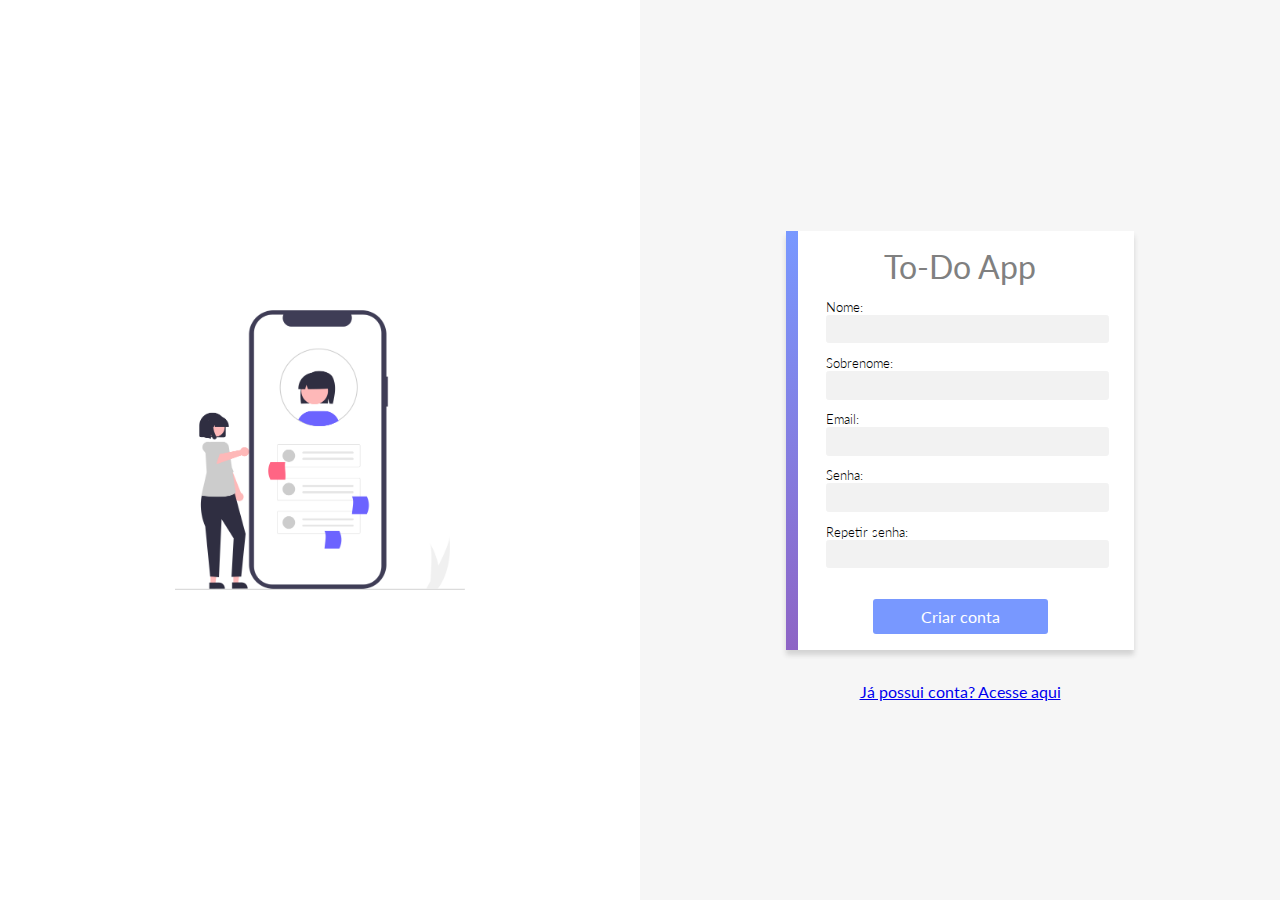
==== signup.html @ caed636b "update" ====
<!DOCTYPE html>
<html lang="pt-BR">

<head>
  <meta charset="UTF-8">
  <meta http-equiv="X-UA-Compatible" content="IE=edge">
  <meta name="viewport" content="width=device-width, initial-scale=1.0">
  <title>To-Do App</title>

  <!-- ---------------- estilos compartilhados entre login e signup ---------------- -->
  <link rel="stylesheet" href="styles/acesso.css">

  <!-- ---------------------- lógica aplicada no registro -------------------- -->
  <script src="/scripts/utils.js"></script>
  <script src="/scripts/signup.js"></script>

</head>

<body>

  <div class="left">
    <img src="./assets/pessoa-signup.png" alt="">
  </div>
  <div class="right">
    <form>
      <div class="form-header">
        <p>To-Do App</p>
      </div>

      <label>
        Nome:
        <input type="text">
      </label>
      <label>
        Sobrenome:
        <input type="text">
      </label>
      <label>
        Email:
        <input type="email">
      </label>
      <label>
        Senha:
        <input type="password">
      </label>
      <label>
        Repetir senha:
        <input type="password">
      </label>

      <button>Criar conta</button>

    </form>
    <div class="ingressar">
      <a href="index.html">Já possui conta? Acesse aqui</a>
    </div>
  </div>

</body>

</html>
---- styles/acesso.css ----
@import url('./common.css');

body{
  display: flex;
}

h1 {
  color: rgb(116, 116, 116);
  font-weight: 300;
  margin: .5em 0;
}

form {
  position: relative;
  max-width: 26em;
  background-color: white;
  display: flex;
  align-items: center;
  flex-direction: column;
  margin: 2em auto;
  box-shadow: 0 5px 5px lightgrey;
  padding: 1em 2.5em;
  box-sizing: border-box;
}

form:after {
  position: absolute;
  content: '';
  width: .7em;
  height: 100%;
  top: 0;
  left: 0;
  background: linear-gradient(var(--primary), var(--secondary));
}


input {
  width: 100%;
  padding: .4em .5em;
  background-color: var(--app-grey);
  border: 1px solid var(--app-grey);
  border-radius: .2em;
}

input:focus {
  outline: none;
  border: 1px solid lightgrey;
}

label {
  width: 100%;
  font-weight: 300;
  margin-bottom: -.1em;
  margin-top: 1em;
  font-size: .8em;
}

button {
  padding: .5em 3em;
  background-color: var(--primary);
  color: white;
  margin-top: 2em;
  font-weight: 400;
  font-size: 1em;
}

.form-header {
  color: grey;
  font-size: 2em;
}
.ingressar{
  text-align: center;
}
.left{
  width: 50%;  
  background-color: white;
  text-align: center;
  display: flex;
  align-items: center;
  justify-content: center;
}
.left img{
  width:60%;
}
.right{
  width: 50%;
  display: flex;
  flex-direction: column;
  align-items: center;
  justify-content: center;
}
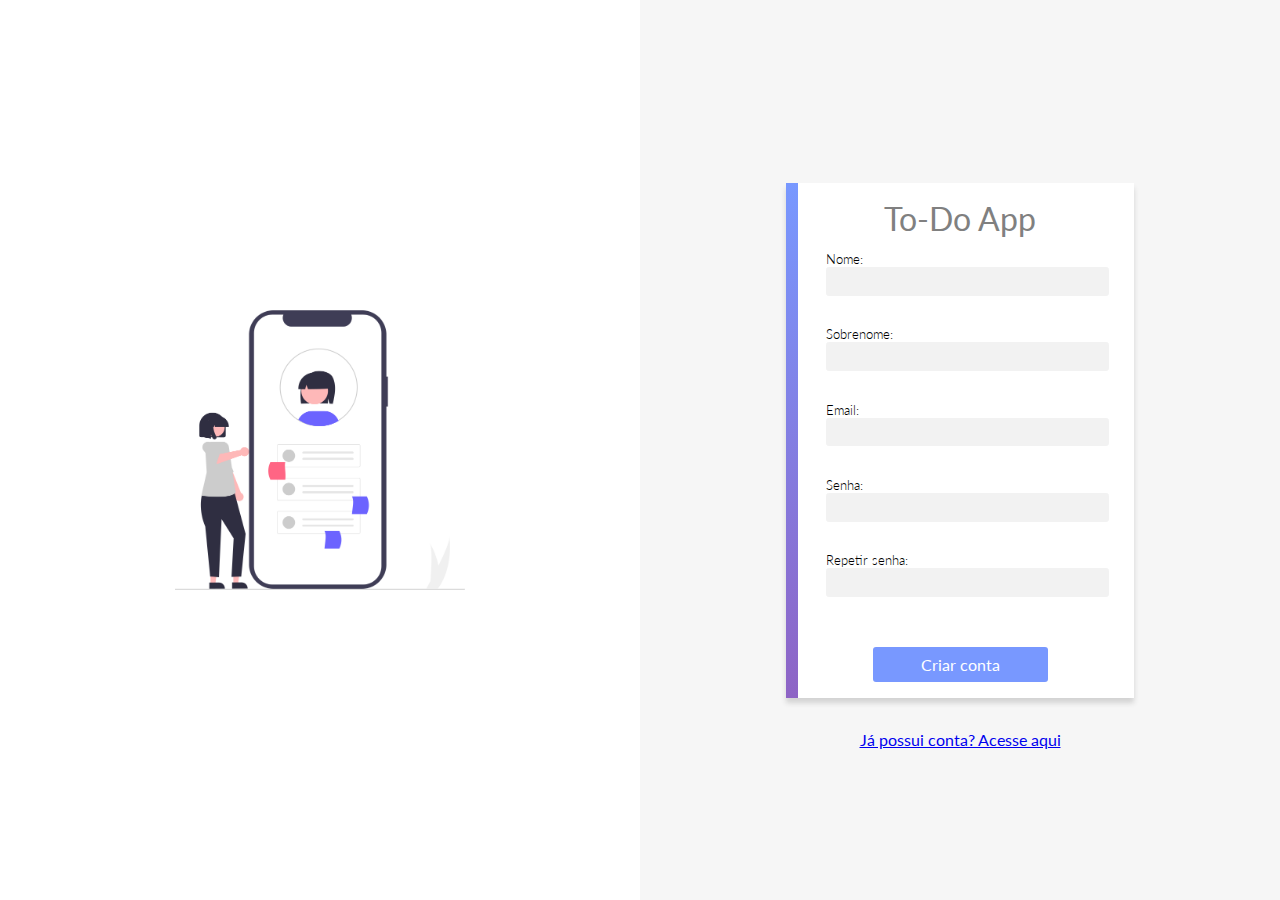
==== commit 9411c6b5: "updates" ====
--- a/signup.html
+++ b/signup.html
@@ -26,26 +26,51 @@
       <div class="form-header">
         <p>To-Do App</p>
       </div>
-
+      
+      <!-- Campo nome -->
       <label>
         Nome:
-        <input type="text">
+        <input id="cad_name" type="text">
+        <div class="erro">
+          <span class="errorMsgFormsContainer " id="errorMsg"></span>
+        </div>
       </label>
+
+      <!-- Campo sobrenome -->
       <label>
         Sobrenome:
-        <input type="text">
+        <input id="cad_secondname" type="text">
+        <div class="erro">
+          <span class="errorMsgFormsContainer " id="errorMsg"></span>
+        </div>
       </label>
+
+      <!-- Campo e-mail -->
       <label>
         Email:
-        <input type="email">
+        <input id="cad_email" type="email">
+        <div class="erro">
+          <span class="errorMsgFormsContainer " id="errorMsg"></span>
+        </div>
       </label>
+
+      <!-- Campo senha -->
       <label>
         Senha:
-        <input type="password">
+        <input id="cad_password" type="password">
+        <div class="erro">
+          <span class="errorMsgFormsContainer " id="errorMsg"></span>
+        </div>
       </label>
+
+
+      <!-- Campo confirmar senha -->
       <label>
         Repetir senha:
-        <input type="password">
+        <input id="cad_confirmPassword" type="password">
+        <div class="erro">
+          <span class="errorMsgFormsContainer " id="errorMsg"></span>
+        </div>
       </label>
 
       <button>Criar conta</button>
@@ -56,6 +81,8 @@
     </div>
   </div>
 
+  <script src="./scripts/validacaoCadastro.js"></script>
+
 </body>
 
 </html>--- a/styles/acesso.css
+++ b/styles/acesso.css
@@ -88,4 +88,17 @@
   flex-direction: column;
   align-items: center;
   justify-content: center;
-}+}
+
+.errorMsgFormsContainer{
+  color: red;
+  width: 100%;
+  height: 3em;
+  position: relative;
+  font-size: 13px;
+}
+
+.erro{
+  width: 100%;
+  height: 1.5em;
+}
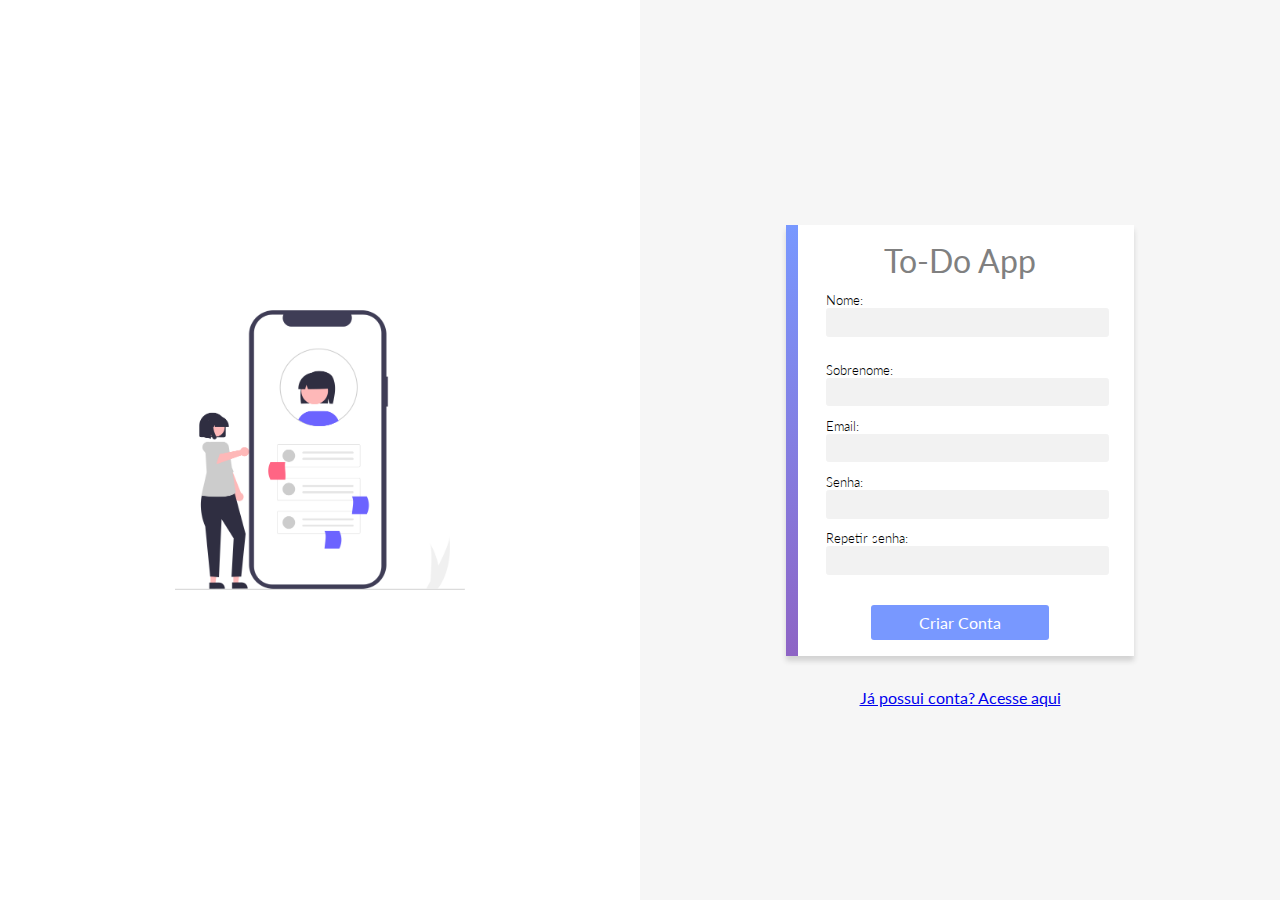
==== commit d387523d: "update" ====
--- a/signup.html
+++ b/signup.html
@@ -22,58 +22,45 @@
     <img src="./assets/pessoa-signup.png" alt="">
   </div>
   <div class="right">
-    <form>
+    <form class="form_cad" action="">
       <div class="form-header">
         <p>To-Do App</p>
       </div>
-      
+
       <!-- Campo nome -->
       <label>
         Nome:
-        <input id="cad_name" type="text">
-        <div class="erro">
-          <span class="errorMsgFormsContainer " id="errorMsg"></span>
-        </div>
+        <input id="cad_name" type="text" required>
       </label>
+      <span class="errorMsg" id="errorMsg"></span>
 
       <!-- Campo sobrenome -->
       <label>
         Sobrenome:
-        <input id="cad_secondname" type="text">
-        <div class="erro">
-          <span class="errorMsgFormsContainer " id="errorMsg"></span>
-        </div>
+        <input id="cad_secondname" type="text" required>
       </label>
 
       <!-- Campo e-mail -->
       <label>
         Email:
-        <input id="cad_email" type="email">
-        <div class="erro">
-          <span class="errorMsgFormsContainer " id="errorMsg"></span>
-        </div>
+        <input id="cad_email" type="email" required>
       </label>
+
 
       <!-- Campo senha -->
       <label>
         Senha:
-        <input id="cad_password" type="password">
-        <div class="erro">
-          <span class="errorMsgFormsContainer " id="errorMsg"></span>
-        </div>
+        <input id="cad_password" type="password" required>
       </label>
 
 
       <!-- Campo confirmar senha -->
       <label>
         Repetir senha:
-        <input id="cad_confirmPassword" type="password">
-        <div class="erro">
-          <span class="errorMsgFormsContainer " id="errorMsg"></span>
-        </div>
+        <input id="cad_confirmPassword" type="password" required>
       </label>
 
-      <button>Criar conta</button>
+      <button type="submit" class="submit" id="submit">Criar Conta</button>
 
     </form>
     <div class="ingressar">
--- a/styles/acesso.css
+++ b/styles/acesso.css
@@ -90,15 +90,10 @@
   justify-content: center;
 }
 
-.errorMsgFormsContainer{
+.errorMsg{
   color: red;
   width: 100%;
-  height: 3em;
+  height: 1em;
   position: relative;
   font-size: 13px;
 }
-
-.erro{
-  width: 100%;
-  height: 1.5em;
-}
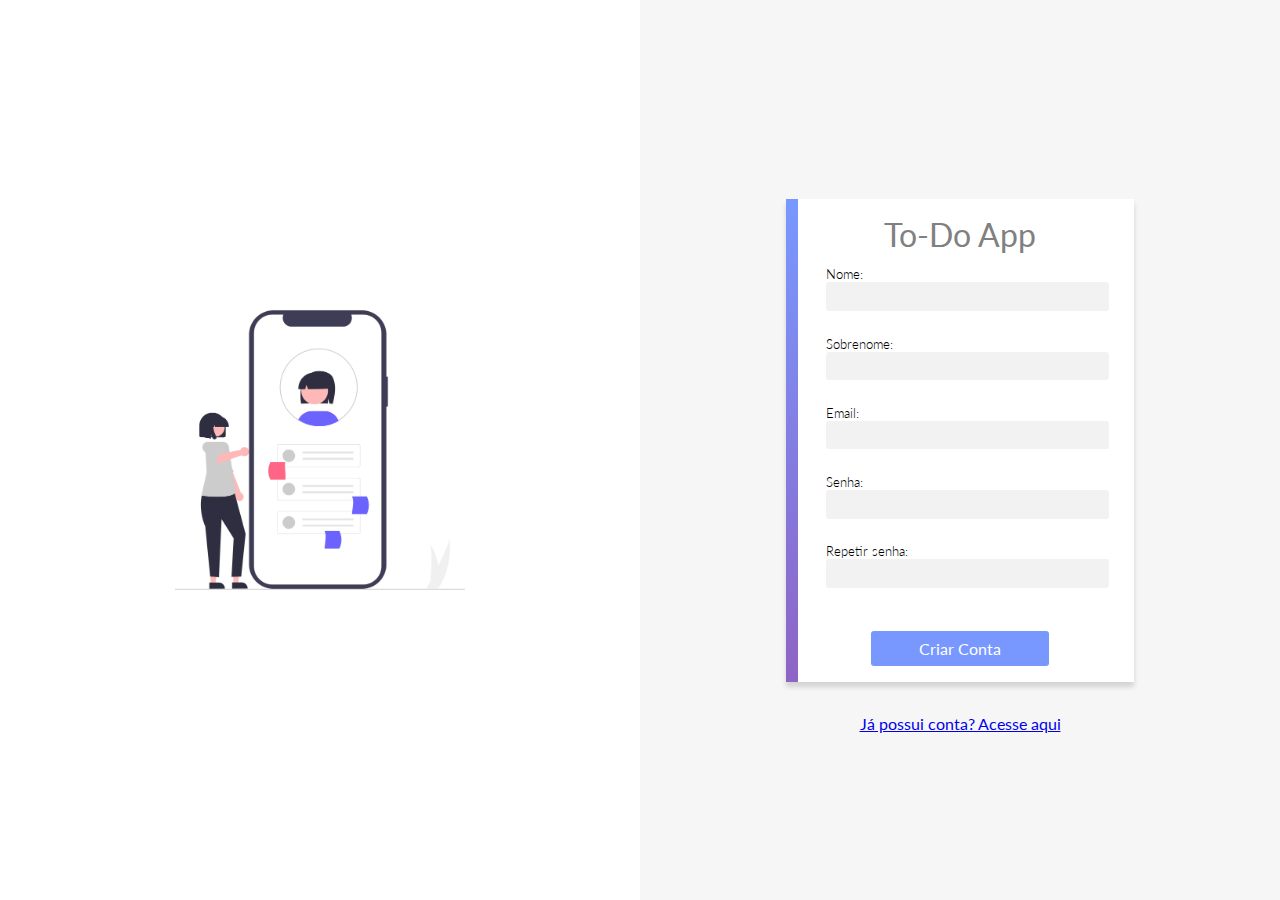
==== commit 54a55f25: "update" ====
--- a/signup.html
+++ b/signup.html
@@ -30,35 +30,39 @@
       <!-- Campo nome -->
       <label>
         Nome:
-        <input id="cad_name" type="text" required>
+        <input id="cad_name" type="text" >
       </label>
       <span class="errorMsg" id="errorMsg"></span>
 
       <!-- Campo sobrenome -->
       <label>
         Sobrenome:
-        <input id="cad_secondname" type="text" required>
+        <input id="cad_secondname" type="text">
       </label>
+      <span class="errorMsg" id="errorMsg"></span>
 
       <!-- Campo e-mail -->
       <label>
         Email:
-        <input id="cad_email" type="email" required>
+        <input id="cad_email" type="email" >
       </label>
+      <span class="errorMsg" id="errorMsg"></span>
 
 
       <!-- Campo senha -->
       <label>
         Senha:
-        <input id="cad_password" type="password" required>
+        <input id="cad_password" type="password" >
       </label>
+      <span class="errorMsg" id="errorMsg"></span>
 
 
       <!-- Campo confirmar senha -->
       <label>
         Repetir senha:
-        <input id="cad_confirmPassword" type="password" required>
+        <input id="cad_confirmPassword" type="password">
       </label>
+      <span class="errorMsg" id="errorMsg"></span>
 
       <button type="submit" class="submit" id="submit">Criar Conta</button>
 
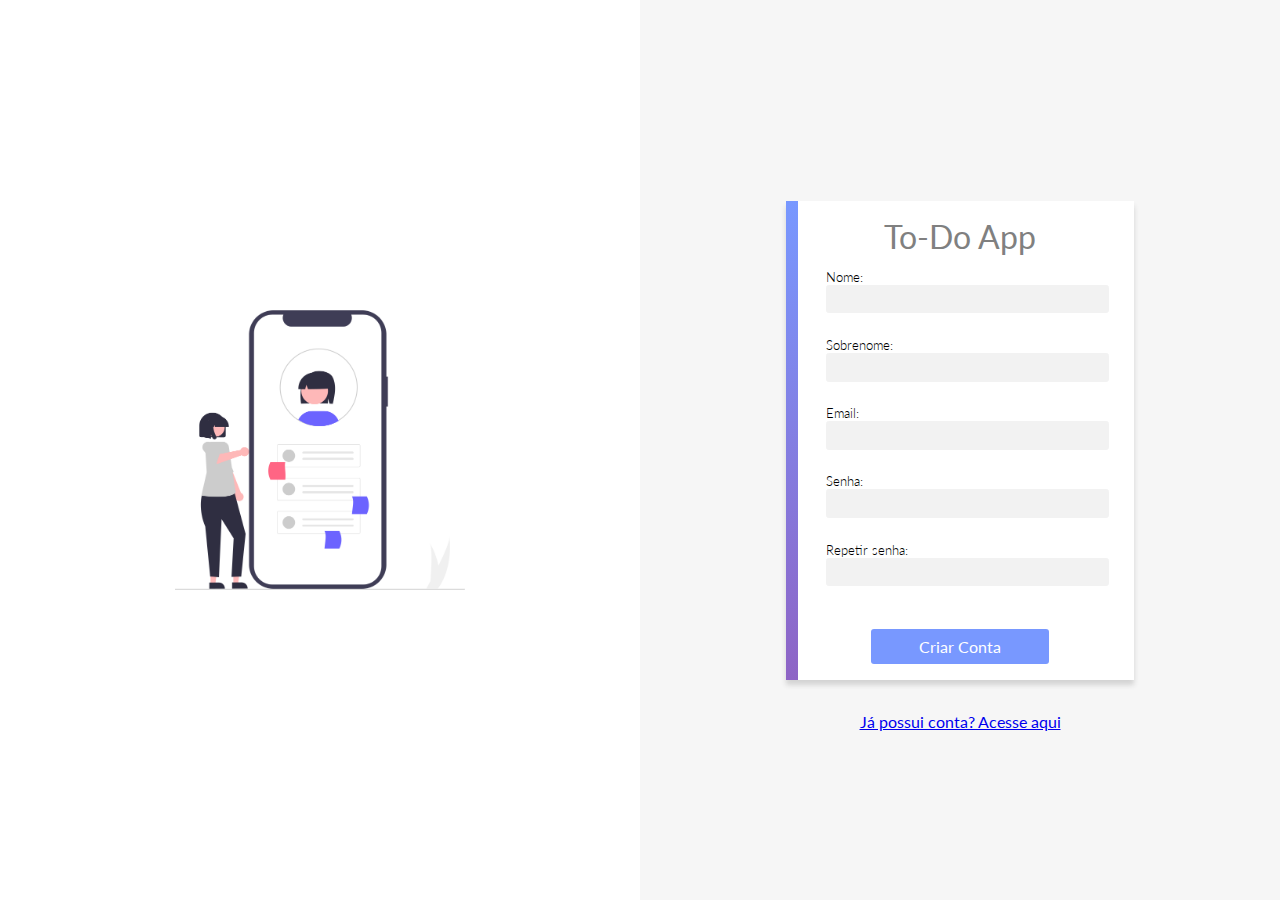
==== commit 2ee163dc: "update" ====
--- a/signup.html
+++ b/signup.html
@@ -9,10 +9,6 @@
 
   <!-- ---------------- estilos compartilhados entre login e signup ---------------- -->
   <link rel="stylesheet" href="styles/acesso.css">
-
-  <!-- ---------------------- lógica aplicada no registro -------------------- -->
-  <script src="/scripts/utils.js"></script>
-  <script src="/scripts/signup.js"></script>
 
 </head>
 
@@ -26,7 +22,7 @@
       <div class="form-header">
         <p>To-Do App</p>
       </div>
-
+      <div id= "creationstatus"></div>
       <!-- Campo nome -->
       <label>
         Nome:
@@ -72,7 +68,9 @@
     </div>
   </div>
 
-  <script src="./scripts/validacaoCadastro.js"></script>
+  <!-- ---------------------- lógica aplicada no registro -------------------- -->
+  <script src="/scripts/utils.js"></script>
+  <script src="./scripts/signup.js"></script>
 
 </body>
 
--- a/styles/acesso.css
+++ b/styles/acesso.css
@@ -40,6 +40,12 @@
   background-color: var(--app-grey);
   border: 1px solid var(--app-grey);
   border-radius: .2em;
+}
+.input_fail {
+  border: 1px solid #ff0000 !important;
+}
+.input_ok {
+  border: 1px solid #00ff95 !important;
 }
 
 input:focus {
@@ -95,5 +101,6 @@
   width: 100%;
   height: 1em;
   position: relative;
-  font-size: 13px;
+  font-size: 12px;
+
 }
